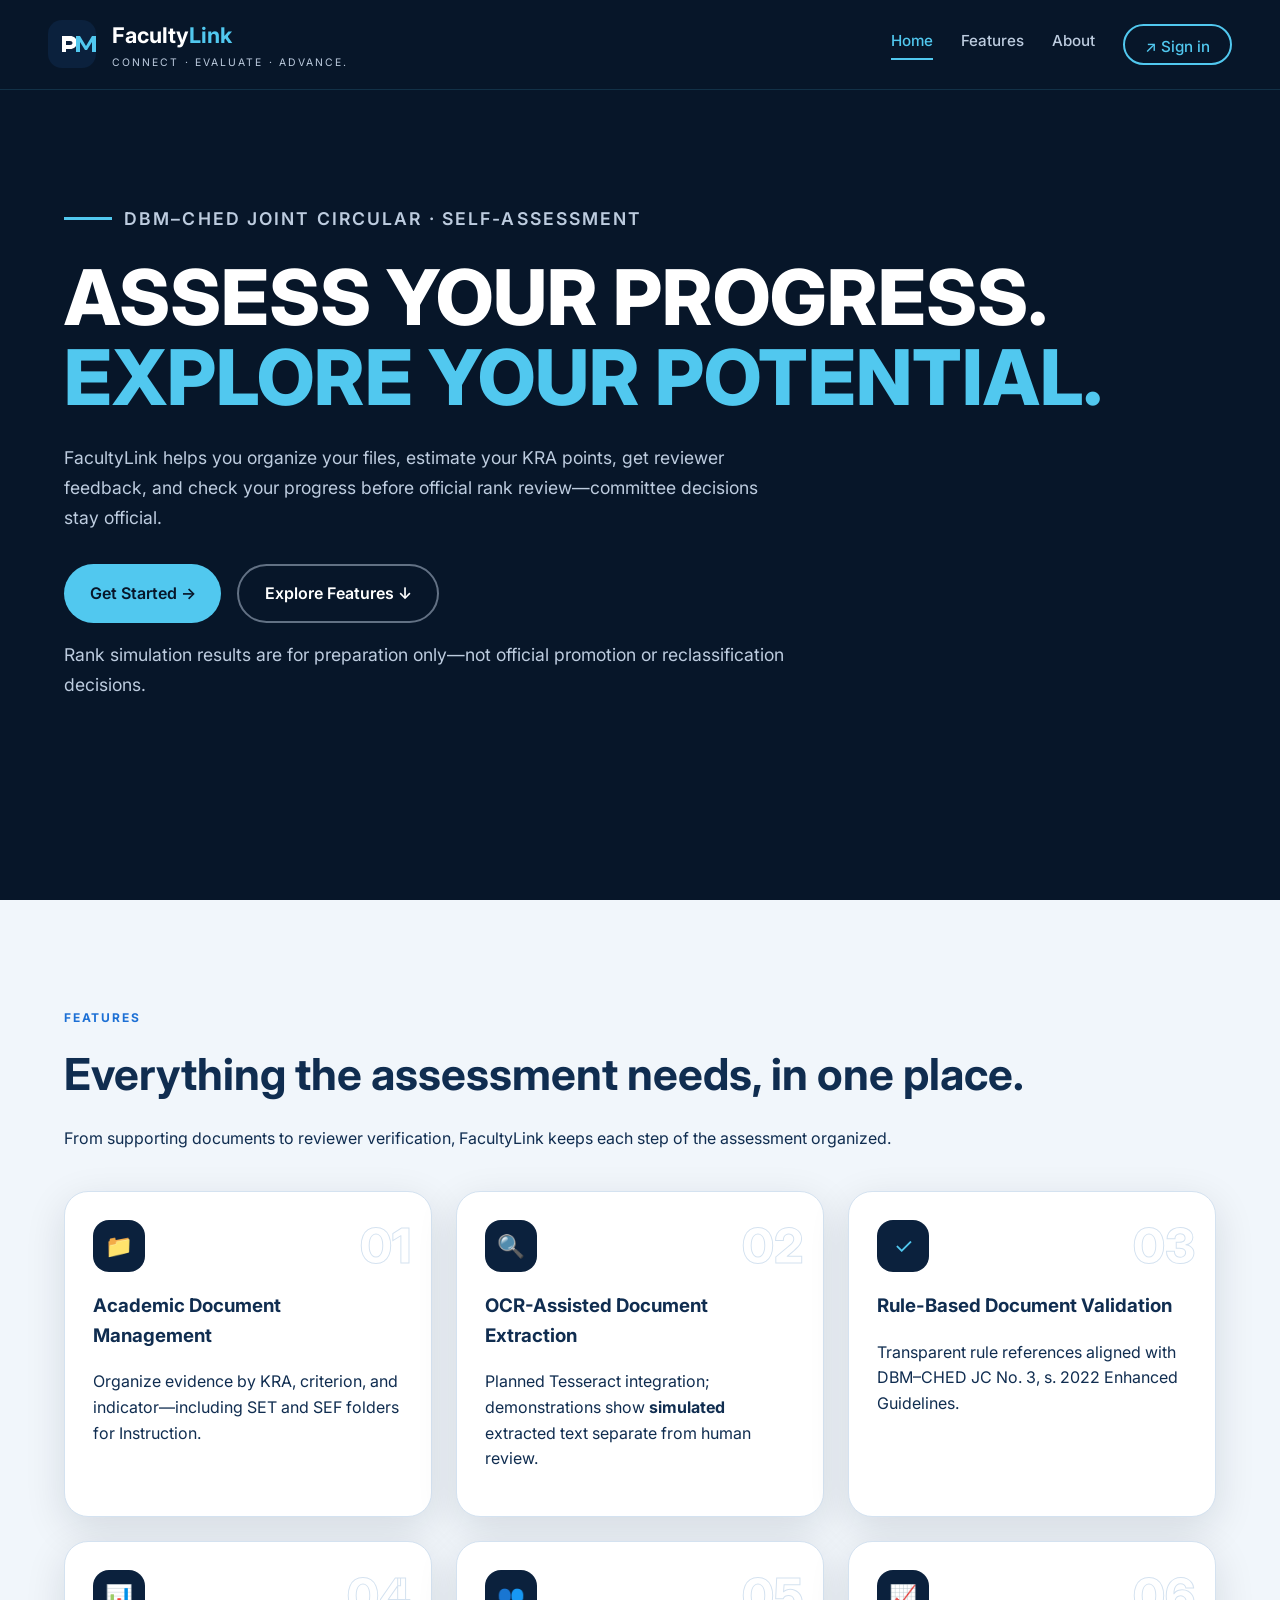
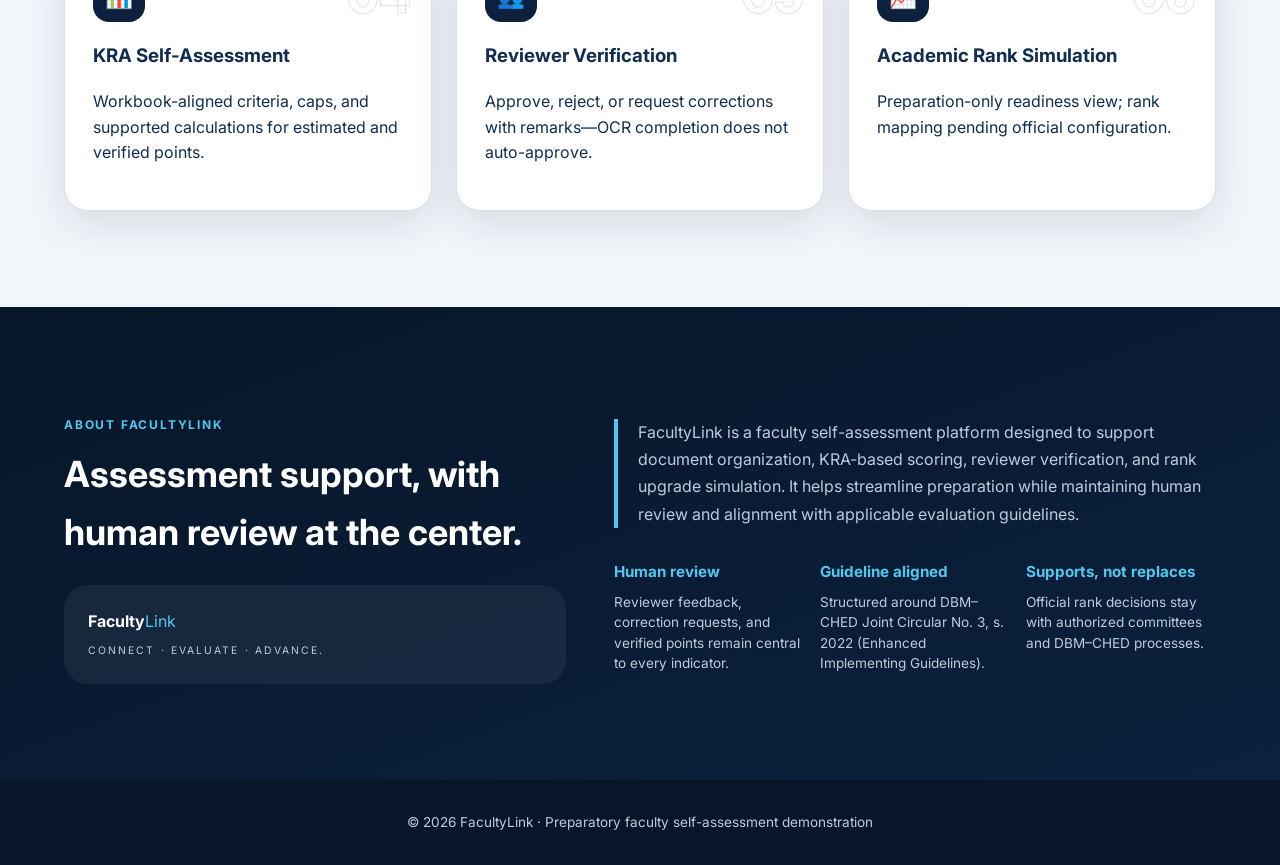
==== admin_reviewer_web/index.html @ 8364b352 "new files" ====
<!DOCTYPE html>
<html lang="en">
<head>
  <meta charset="UTF-8" />
  <meta name="viewport" content="width=device-width, initial-scale=1" />
  <title>FacultyLink — CONNECT · EVALUATE · ADVANCE.</title>
  <link rel="preconnect" href="https://fonts.googleapis.com" />
  <link rel="preconnect" href="https://fonts.gstatic.com" crossorigin />
  <link href="https://fonts.googleapis.com/css2?family=Inter:wght@400;500;600;700;800&display=swap" rel="stylesheet" />
  <link rel="stylesheet" href="css/landing.css" />
</head>
<body>
  <header class="fl-header" id="top">
    <div class="fl-header-inner">
      <a class="fl-brand" href="#top">
        <img src="assets/logo.svg" width="48" height="48" alt="" />
        <div>
          <h1><span class="faculty">Faculty</span><span class="link">Link</span></h1>
          <p class="fl-tagline">CONNECT · EVALUATE · ADVANCE.</p>
        </div>
      </a>
      <nav class="fl-nav" aria-label="Primary">
        <a href="#home" class="nav-link active" data-section="home">Home</a>
        <a href="#features" class="nav-link" data-section="features">Features</a>
        <a href="#about" class="nav-link" data-section="about">About</a>
        <a href="login.html" class="fl-btn-login">↗ Sign in</a>
      </nav>
    </div>
  </header>

  <section class="hero" id="home">
    <div class="hero-inner">
      <p class="hero-eyebrow">DBM–CHED JOINT CIRCULAR · SELF-ASSESSMENT</p>
      <h2>ASSESS YOUR PROGRESS.<span class="line2">EXPLORE YOUR POTENTIAL.</span></h2>
      <p>FacultyLink helps you organize your files, estimate your KRA points, get reviewer feedback, and check your progress before official rank review—committee decisions stay official.</p>
      <div class="hero-actions">
        <a class="btn btn-primary" href="login.html">Get Started →</a>
        <a class="btn btn-outline" href="#features">Explore Features ↓</a>
      </div>
      <p class="hero-note">Rank simulation results are for preparation only—not official promotion or reclassification decisions.</p>
    </div>
  </section>

  <section class="features" id="features">
    <div class="features-inner">
      <p class="section-label">FEATURES</p>
      <h2>Everything the assessment needs, in one place.</h2>
      <p>From supporting documents to reviewer verification, FacultyLink keeps each step of the assessment organized.</p>
      <div class="features-grid">
        <article class="feature-card"><span class="feature-num">01</span><div class="feature-icon">📁</div><h3>Academic Document Management</h3><p>Organize evidence by KRA, criterion, and indicator—including SET and SEF folders for Instruction.</p></article>
        <article class="feature-card"><span class="feature-num">02</span><div class="feature-icon">🔍</div><h3>OCR-Assisted Document Extraction</h3><p>Planned Tesseract integration; demonstrations show <strong>simulated</strong> extracted text separate from human review.</p></article>
        <article class="feature-card"><span class="feature-num">03</span><div class="feature-icon">✓</div><h3>Rule-Based Document Validation</h3><p>Transparent rule references aligned with DBM–CHED JC No. 3, s. 2022 Enhanced Guidelines.</p></article>
        <article class="feature-card"><span class="feature-num">04</span><div class="feature-icon">📊</div><h3>KRA Self-Assessment</h3><p>Workbook-aligned criteria, caps, and supported calculations for estimated and verified points.</p></article>
        <article class="feature-card"><span class="feature-num">05</span><div class="feature-icon">👥</div><h3>Reviewer Verification</h3><p>Approve, reject, or request corrections with remarks—OCR completion does not auto-approve.</p></article>
        <article class="feature-card"><span class="feature-num">06</span><div class="feature-icon">📈</div><h3>Academic Rank Simulation</h3><p>Preparation-only readiness view; rank mapping pending official configuration.</p></article>
      </div>
    </div>
  </section>

  <section class="about" id="about">
    <div class="about-grid">
      <div>
        <p class="section-label" style="color:#51c8ef">ABOUT FACULTYLINK</p>
        <h2 style="font-size:2.25rem;margin:0.5rem 0 1rem">Assessment support, with human review at the center.</h2>
        <div class="about-panel">
          <strong style="color:#fff">Faculty</strong><span style="color:#51c8ef">Link</span>
          <p class="fl-tagline" style="margin-top:0.5rem">CONNECT · EVALUATE · ADVANCE.</p>
        </div>
      </div>
      <div>
        <p class="about-quote">FacultyLink is a faculty self-assessment platform designed to support document organization, KRA-based scoring, reviewer verification, and rank upgrade simulation. It helps streamline preparation while maintaining human review and alignment with applicable evaluation guidelines.</p>
        <div class="about-cols">
          <div><h4>Human review</h4><p>Reviewer feedback, correction requests, and verified points remain central to every indicator.</p></div>
          <div><h4>Guideline aligned</h4><p>Structured around DBM–CHED Joint Circular No. 3, s. 2022 (Enhanced Implementing Guidelines).</p></div>
          <div><h4>Supports, not replaces</h4><p>Official rank decisions stay with authorized committees and DBM–CHED processes.</p></div>
        </div>
      </div>
    </div>
  </section>

  <footer>© <span id="yr"></span> FacultyLink · Preparatory faculty self-assessment demonstration</footer>
  <script type="module" src="js/landing.js"></script>
</body>
</html>
---- admin_reviewer_web/css/landing.css ----
@import url('variables.css');

* { box-sizing: border-box; }
html { scroll-behavior: smooth; }
body {
  margin: 0;
  font-family: var(--font-sans);
  font-size: 16px;
  line-height: 1.6;
  color: var(--fl-text-navy);
  background: var(--fl-bg-light);
}

.fl-header {
  position: sticky;
  top: 0;
  z-index: 100;
  height: var(--fl-header-h);
  background: var(--fl-navy-deep);
  display: flex;
  align-items: center;
  padding: 0 clamp(1rem, 4vw, 3rem);
  border-bottom: 1px solid rgba(81, 200, 239, 0.15);
}
.fl-header-inner {
  max-width: 1500px;
  margin: 0 auto;
  width: 100%;
  display: flex;
  align-items: center;
  justify-content: space-between;
  gap: 1.5rem;
}
.fl-brand { display: flex; align-items: center; gap: 1rem; text-decoration: none; color: inherit; }
.fl-brand h1 { margin: 0; font-size: 1.35rem; font-weight: 700; }
.fl-brand .faculty { color: var(--fl-white); }
.fl-brand .link { color: var(--fl-cyan); }
.fl-tagline { font-size: 0.65rem; letter-spacing: 0.2em; color: var(--fl-muted); margin: 0.15rem 0 0; }
.fl-nav { display: flex; align-items: center; gap: 1.75rem; }
.fl-nav a {
  color: var(--fl-muted);
  text-decoration: none;
  font-weight: 500;
  font-size: 0.95rem;
  padding-bottom: 4px;
  border-bottom: 2px solid transparent;
}
.fl-nav a:hover, .fl-nav a.active { color: var(--fl-cyan); border-bottom-color: var(--fl-cyan); }
.fl-btn-login {
  display: inline-flex;
  align-items: center;
  gap: 0.5rem;
  padding: 0.6rem 1.25rem;
  border: 2px solid var(--fl-cyan);
  border-radius: 999px;
  color: var(--fl-cyan) !important;
  border-bottom: 2px solid var(--fl-cyan) !important;
}

.hero {
  background: var(--fl-navy-deep);
  color: var(--fl-white);
  min-height: calc(100vh - var(--fl-header-h));
  padding: clamp(3rem, 8vw, 6rem) clamp(1.5rem, 5vw, 4rem);
}
.hero-inner { max-width: 1500px; margin: 0 auto; }
.hero-eyebrow {
  display: flex;
  align-items: center;
  gap: 0.75rem;
  color: var(--fl-cyan);
  font-size: 0.8rem;
  font-weight: 600;
  letter-spacing: 0.12em;
  margin-bottom: 1.5rem;
}
.hero-eyebrow::before { content: ''; width: 48px; height: 3px; background: var(--fl-cyan); }
.hero h2 {
  font-size: clamp(2.5rem, 6vw, 5.25rem);
  line-height: 1.05;
  margin: 0 0 1.5rem;
  font-weight: 800;
}
.hero h2 .line2 { color: var(--fl-cyan); display: block; }
.hero p { max-width: 720px; color: var(--fl-muted); font-size: 1.1rem; line-height: 1.7; }
.hero-actions { display: flex; flex-wrap: wrap; gap: 1rem; margin: 2rem 0 1rem; }
.btn {
  display: inline-flex;
  align-items: center;
  gap: 0.5rem;
  padding: 0.9rem 1.6rem;
  border-radius: 999px;
  font-weight: 600;
  border: none;
  cursor: pointer;
  font-size: 1rem;
  text-decoration: none;
  transition: transform 0.15s, box-shadow 0.15s;
}
.btn:focus-visible { outline: 3px solid var(--fl-cyan); outline-offset: 2px; }
.btn-primary { background: var(--fl-cyan); color: var(--fl-navy-deep); }
.btn-primary:hover { transform: translateY(-2px); box-shadow: 0 8px 24px rgba(81, 200, 239, 0.4); }
.btn-outline {
  background: transparent;
  color: var(--fl-white);
  border: 2px solid rgba(189, 204, 223, 0.5);
}
.hero-note { font-size: 0.85rem; color: var(--fl-muted); max-width: 640px; }

.features {
  padding: clamp(4rem, 8vw, 6rem) clamp(1.5rem, 5vw, 4rem);
  background: var(--fl-bg-light);
}
.features-inner { max-width: 1200px; margin: 0 auto; }
.section-label { color: #1d70d5; font-weight: 700; letter-spacing: 0.15em; font-size: 0.75rem; }
.features h2 { font-size: clamp(2rem, 4vw, 2.75rem); color: var(--fl-text-navy); margin: 0.5rem 0 1rem; }
.features-grid {
  display: grid;
  grid-template-columns: repeat(3, 1fr);
  gap: 1.5rem;
  margin-top: 2.5rem;
}
.feature-card {
  background: var(--fl-white);
  border: 1px solid var(--fl-border);
  border-radius: var(--fl-radius);
  padding: 1.75rem;
  box-shadow: var(--fl-shadow);
  position: relative;
  transition: border-color 0.2s, transform 0.2s;
}
.feature-card:hover { border-color: var(--fl-cyan); transform: translateY(-4px); }
.feature-num {
  position: absolute;
  top: 1rem;
  right: 1.25rem;
  font-size: 3rem;
  font-weight: 800;
  color: transparent;
  -webkit-text-stroke: 1px #d4e2f0;
}
.feature-icon {
  width: 52px;
  height: 52px;
  border-radius: 16px;
  background: var(--fl-navy-secondary);
  color: var(--fl-cyan);
  display: flex;
  align-items: center;
  justify-content: center;
  margin-bottom: 1rem;
  font-size: 1.4rem;
}

.about {
  background: linear-gradient(160deg, var(--fl-navy-deep), var(--fl-navy-secondary));
  color: var(--fl-white);
  padding: clamp(4rem, 8vw, 6rem) clamp(1.5rem, 5vw, 4rem);
}
.about-grid {
  max-width: 1200px;
  margin: 0 auto;
  display: grid;
  grid-template-columns: 1fr 1.2fr;
  gap: 3rem;
  align-items: start;
}
.about-panel {
  background: rgba(255,255,255,0.06);
  border-radius: var(--fl-radius);
  padding: 1.5rem;
  margin-top: 1.5rem;
}
.about-quote {
  border-left: 4px solid var(--fl-cyan);
  padding-left: 1.25rem;
  color: var(--fl-muted);
  line-height: 1.7;
}
.about-cols {
  display: grid;
  grid-template-columns: repeat(3, 1fr);
  gap: 1rem;
  margin-top: 2rem;
}
.about-cols h4 { color: var(--fl-cyan); margin: 0 0 0.5rem; font-size: 0.95rem; }
.about-cols p { margin: 0; font-size: 0.85rem; color: var(--fl-muted); line-height: 1.5; }

footer {
  text-align: center;
  padding: 2rem;
  background: var(--fl-navy-deep);
  color: var(--fl-muted);
  font-size: 0.85rem;
}

@media (max-width: 900px) {
  .features-grid { grid-template-columns: repeat(2, 1fr); }
  .about-grid { grid-template-columns: 1fr; }
  .about-cols { grid-template-columns: 1fr; }
  .fl-nav a:not(.fl-btn-login) { display: none; }
}
@media (max-width: 560px) {
  .features-grid { grid-template-columns: 1fr; }
}
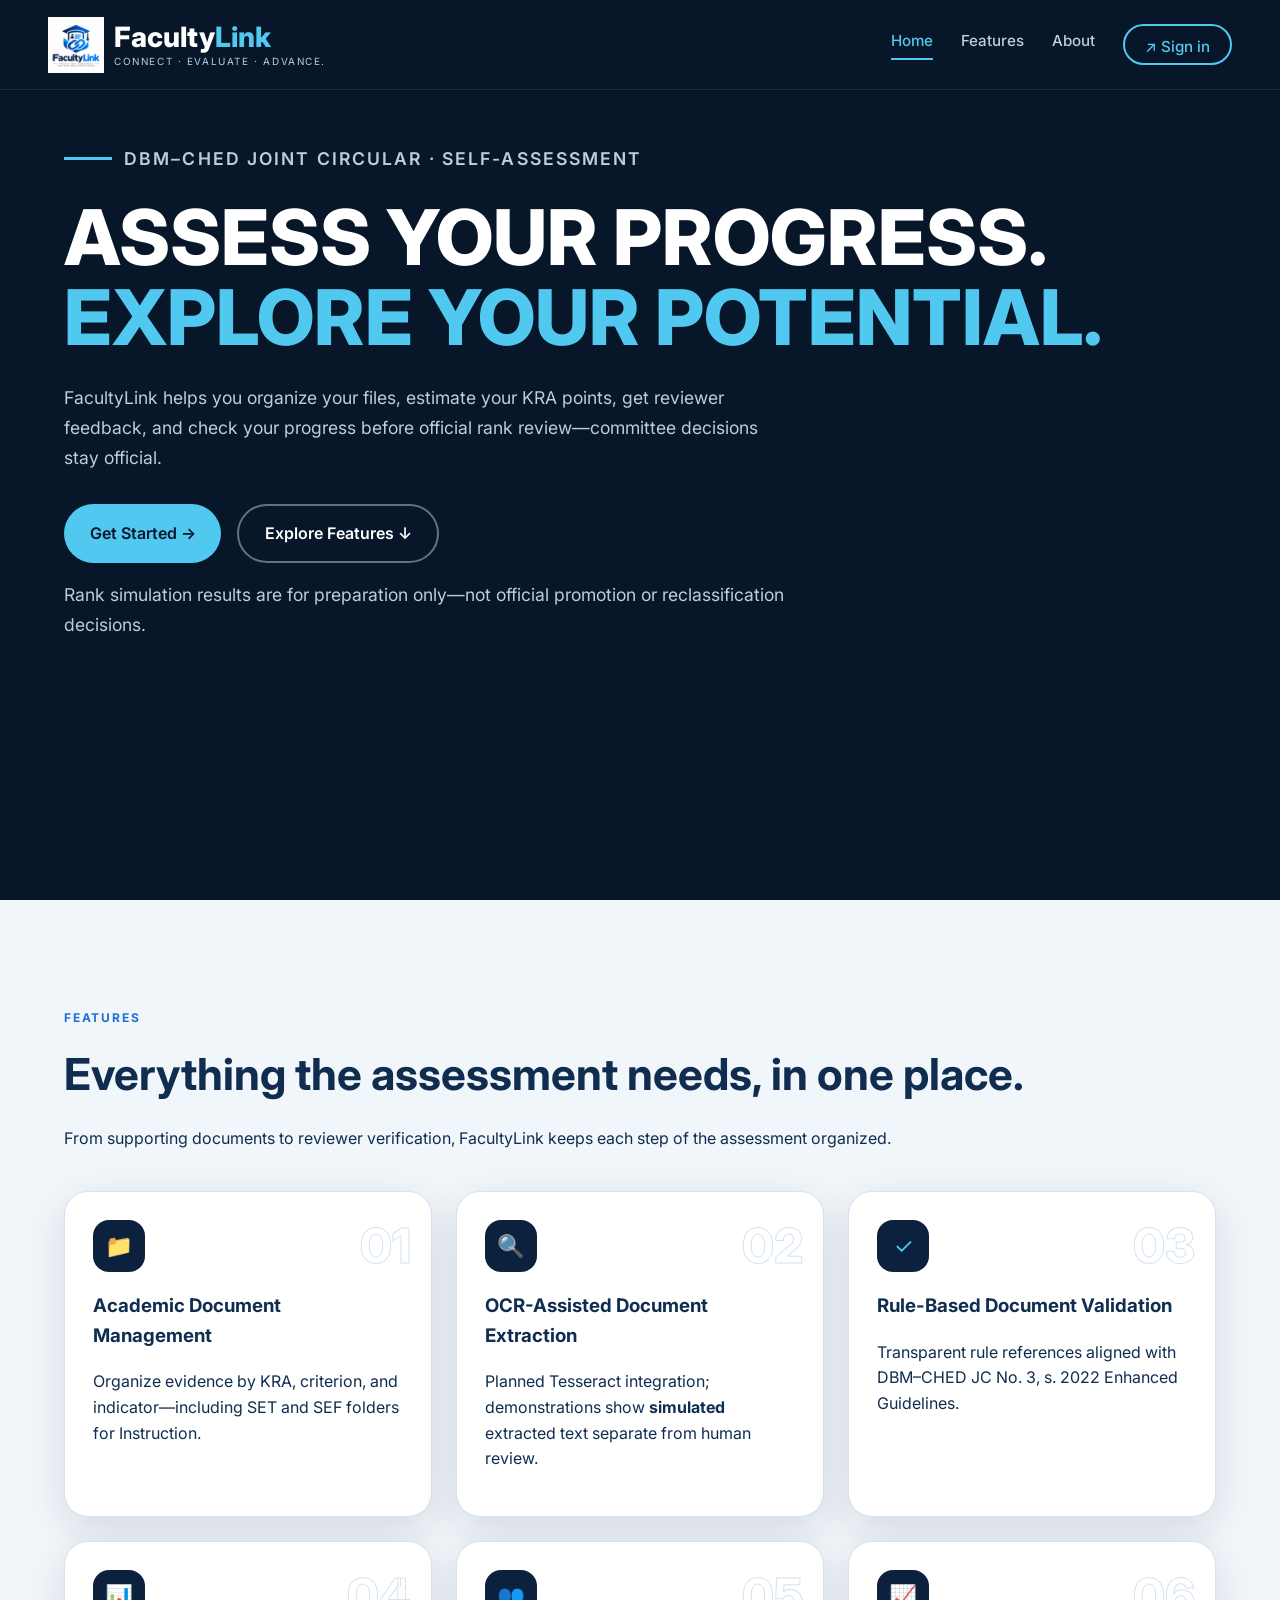
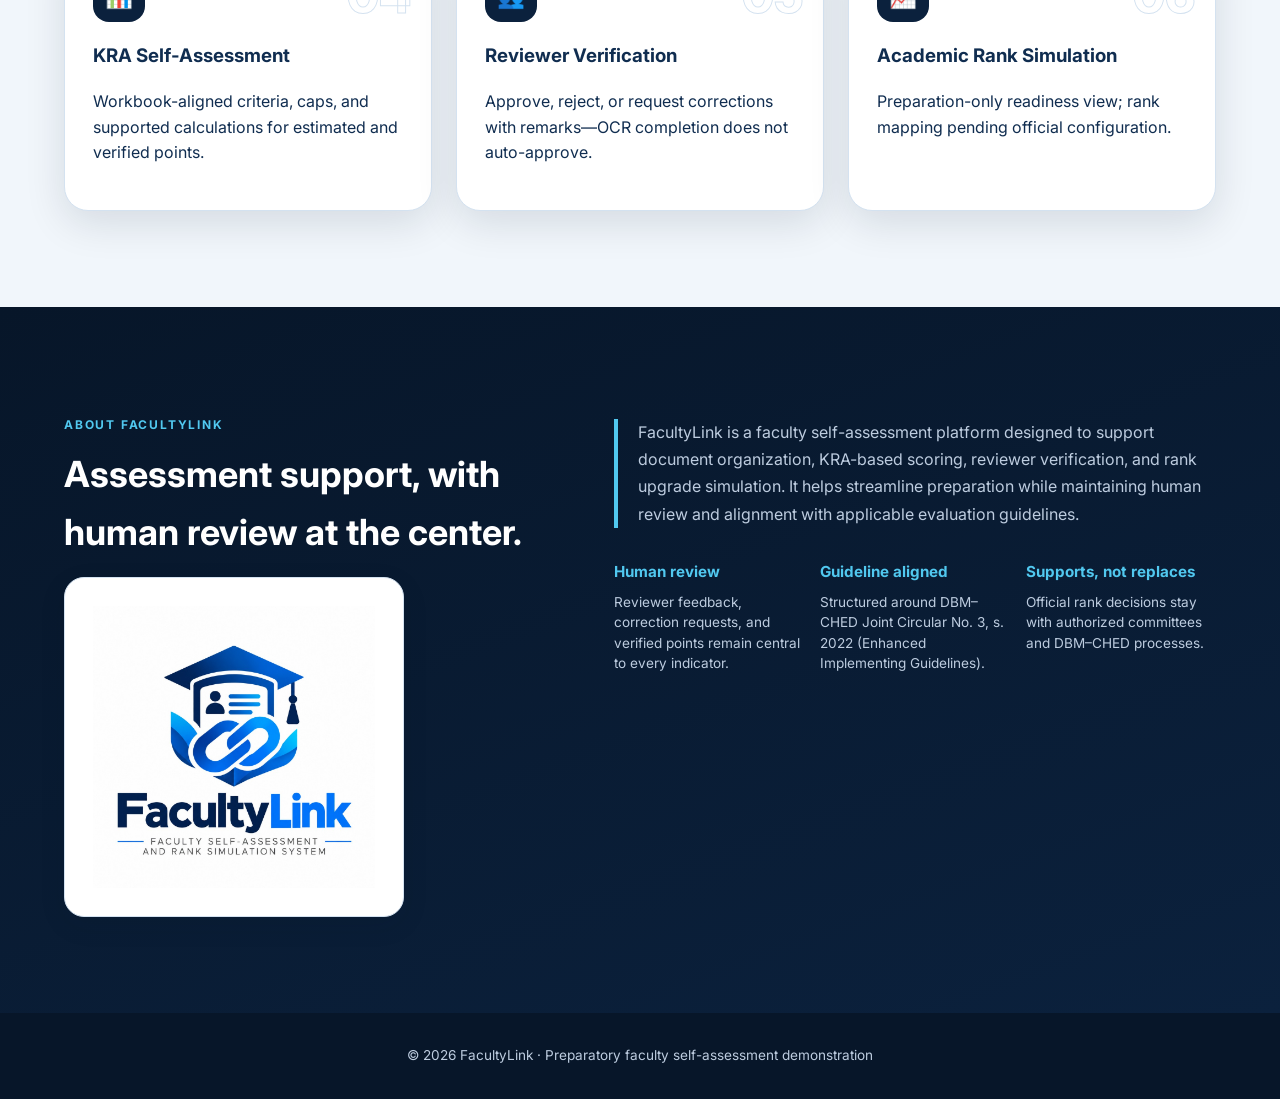
==== commit 38287f8c: "new files" ====
--- a/admin_reviewer_web/index.html
+++ b/admin_reviewer_web/index.html
@@ -8,16 +8,18 @@
   <link rel="preconnect" href="https://fonts.gstatic.com" crossorigin />
   <link href="https://fonts.googleapis.com/css2?family=Inter:wght@400;500;600;700;800&display=swap" rel="stylesheet" />
   <link rel="stylesheet" href="css/landing.css" />
+  <link rel="stylesheet" href="css/brand.css" />
+  <link rel="icon" type="image/jpeg" href="assets/FacultyLink-logo.jpg" />
 </head>
 <body>
   <header class="fl-header" id="top">
     <div class="fl-header-inner">
-      <a class="fl-brand" href="#top">
-        <img src="assets/logo.svg" width="48" height="48" alt="" />
-        <div>
-          <h1><span class="faculty">Faculty</span><span class="link">Link</span></h1>
+      <a class="fl-brand fl-brand--header" href="#top">
+        <img class="fl-brand-logo-img" src="assets/FacultyLink-logo.jpg" alt="" aria-hidden="true" />
+        <span class="fl-brand-wordmark">
+          <span class="wm-title"><span class="wm-faculty">Faculty</span><span class="wm-link">Link</span></span>
           <p class="fl-tagline">CONNECT · EVALUATE · ADVANCE.</p>
-        </div>
+        </span>
       </a>
       <nav class="fl-nav" aria-label="Primary">
         <a href="#home" class="nav-link active" data-section="home">Home</a>
@@ -62,10 +64,7 @@
       <div>
         <p class="section-label" style="color:#51c8ef">ABOUT FACULTYLINK</p>
         <h2 style="font-size:2.25rem;margin:0.5rem 0 1rem">Assessment support, with human review at the center.</h2>
-        <div class="about-panel">
-          <strong style="color:#fff">Faculty</strong><span style="color:#51c8ef">Link</span>
-          <p class="fl-tagline" style="margin-top:0.5rem">CONNECT · EVALUATE · ADVANCE.</p>
-        </div>
+        <div class="about-logo-panel"><img src="assets/FacultyLink-logo.jpg" alt="FacultyLink" /></div>
       </div>
       <div>
         <p class="about-quote">FacultyLink is a faculty self-assessment platform designed to support document organization, KRA-based scoring, reviewer verification, and rank upgrade simulation. It helps streamline preparation while maintaining human review and alignment with applicable evaluation guidelines.</p>
--- a/admin_reviewer_web/css/landing.css
+++ b/admin_reviewer_web/css/landing.css
@@ -31,10 +31,50 @@
   justify-content: space-between;
   gap: 1.5rem;
 }
-.fl-brand { display: flex; align-items: center; gap: 1rem; text-decoration: none; color: inherit; }
-.fl-brand h1 { margin: 0; font-size: 1.35rem; font-weight: 700; }
-.fl-brand .faculty { color: var(--fl-white); }
-.fl-brand .link { color: var(--fl-cyan); }
+.fl-brand--header {
+  display: inline-flex;
+  flex-direction: row;
+  align-items: center;
+  gap: 10px;
+  text-decoration: none;
+  color: inherit;
+  min-width: 0;
+  max-width: min(420px, 55vw);
+}
+.fl-brand--header .fl-brand-logo-img {
+  flex-shrink: 0;
+  height: 56px;
+  width: auto;
+  max-width: 72px;
+  object-fit: contain;
+  object-position: center;
+}
+.fl-brand--header .fl-brand-wordmark {
+  display: flex;
+  flex-direction: column;
+  justify-content: center;
+  min-width: 0;
+  line-height: 1.15;
+}
+.fl-brand--header .wm-title {
+  font-size: clamp(1.625rem, 2.5vw, 1.75rem);
+  font-weight: 800;
+  white-space: nowrap;
+  overflow: hidden;
+  text-overflow: ellipsis;
+}
+.fl-brand--header .wm-title .wm-faculty { color: var(--fl-white); }
+.fl-brand--header .wm-title .wm-link { color: var(--fl-cyan); }
+.fl-brand--header .fl-tagline {
+  margin: 0.2rem 0 0;
+  font-size: 0.62rem;
+  letter-spacing: 0.16em;
+  color: var(--fl-muted);
+  white-space: nowrap;
+  overflow: hidden;
+  text-overflow: ellipsis;
+  max-width: 14rem;
+}
 .fl-tagline { font-size: 0.65rem; letter-spacing: 0.2em; color: var(--fl-muted); margin: 0.15rem 0 0; }
 .fl-nav { display: flex; align-items: center; gap: 1.75rem; }
 .fl-nav a {
@@ -61,7 +101,11 @@
   background: var(--fl-navy-deep);
   color: var(--fl-white);
   min-height: calc(100vh - var(--fl-header-h));
-  padding: clamp(3rem, 8vw, 6rem) clamp(1.5rem, 5vw, 4rem);
+  /* ~52–60px less top padding than before; floor keeps clear space below sticky header */
+  padding-top: clamp(1.5rem, calc(8vw - 3.25rem), calc(6rem - 3.75rem));
+  padding-bottom: clamp(3rem, 8vw, 6rem);
+  padding-left: clamp(1.5rem, 5vw, 4rem);
+  padding-right: clamp(1.5rem, 5vw, 4rem);
 }
 .hero-inner { max-width: 1500px; margin: 0 auto; }
 .hero-eyebrow {
--- a/admin_reviewer_web/css/brand.css
+++ b/admin_reviewer_web/css/brand.css
@@ -0,0 +1,77 @@
+/** FacultyLink logo image (original artwork) — size + spacing only */
+
+:root {
+  --fl-brand-logo-height: 48px;
+  --fl-brand-logo-height-auth: 72px;
+  --fl-brand-gap: 10px;
+}
+
+.fl-brand-compact {
+  display: inline-flex;
+  align-items: center;
+  gap: var(--fl-brand-gap);
+  max-width: 100%;
+  min-width: 0;
+}
+
+.fl-brand-wordmark {
+  display: flex;
+  flex-direction: column;
+  justify-content: center;
+  min-width: 0;
+}
+
+.fl-brand-compact--on-dark .wm-title {
+  font-size: 1.5rem;
+  font-weight: 800;
+  line-height: 1.1;
+  white-space: nowrap;
+  overflow: hidden;
+  text-overflow: ellipsis;
+}
+
+.fl-brand-compact--on-dark .wm-title .wm-faculty { color: #ffffff; }
+.fl-brand-compact--on-dark .wm-title .wm-link { color: var(--fl-cyan, #51c8ef); }
+
+.fl-brand-logo-img {
+  display: block;
+  height: var(--fl-brand-logo-height);
+  width: auto;
+  max-width: min(220px, 100%);
+  object-fit: contain;
+  object-position: left center;
+}
+
+.fl-brand-compact--auth .fl-brand-logo-img {
+  height: var(--fl-brand-logo-height-auth);
+  margin: 0 auto;
+  object-position: center;
+}
+
+.fl-brand-compact--auth {
+  justify-content: center;
+  margin: 0 auto 1rem;
+  width: 100%;
+}
+
+.about-logo-panel {
+  background: #ffffff;
+  border: 1px solid var(--fl-border, #d4e2f0);
+  border-radius: 20px;
+  padding: clamp(1.25rem, 3vw, 1.75rem);
+  max-width: min(340px, 100%);
+  box-shadow: 0 8px 28px rgba(7, 22, 41, 0.08);
+}
+
+.about-logo-panel img {
+  display: block;
+  width: 100%;
+  height: auto;
+  object-fit: contain;
+}
+
+@media (max-width: 720px) {
+  .fl-brand--header .fl-tagline {
+    display: none;
+  }
+}
